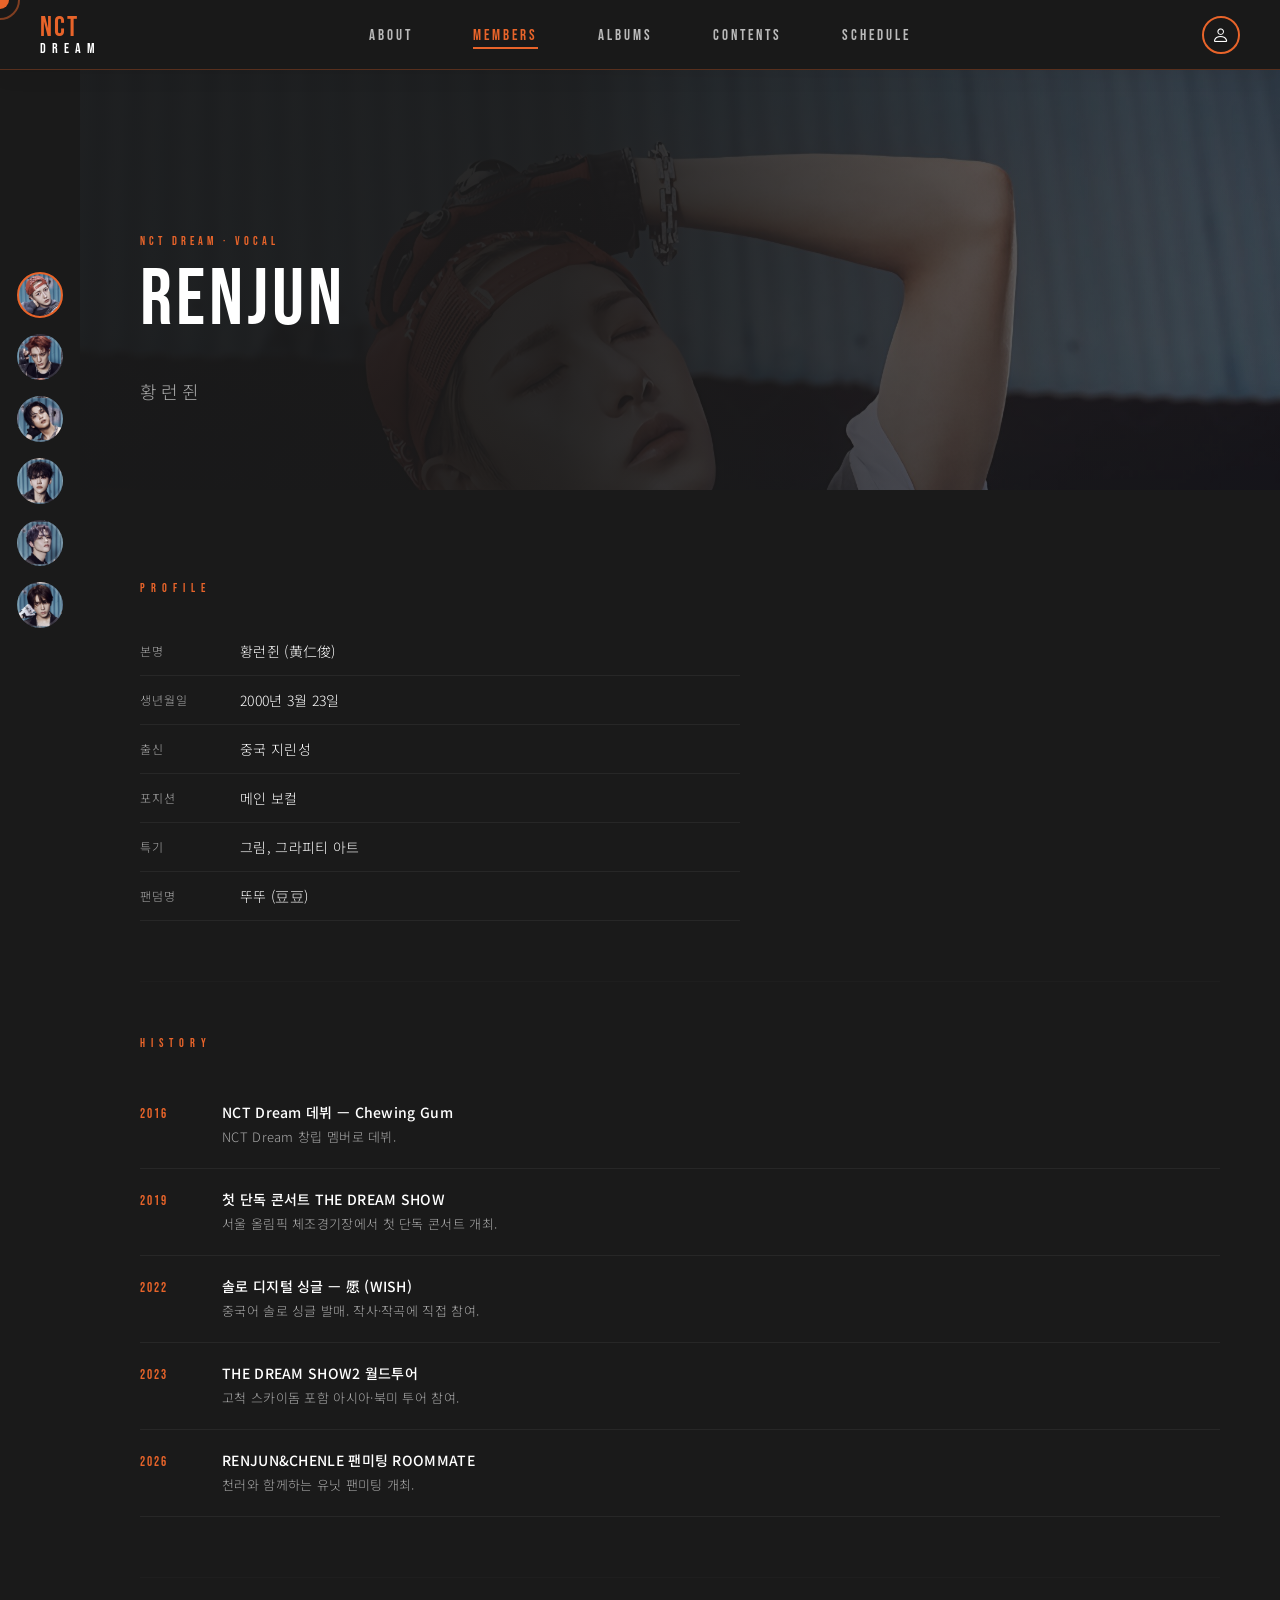
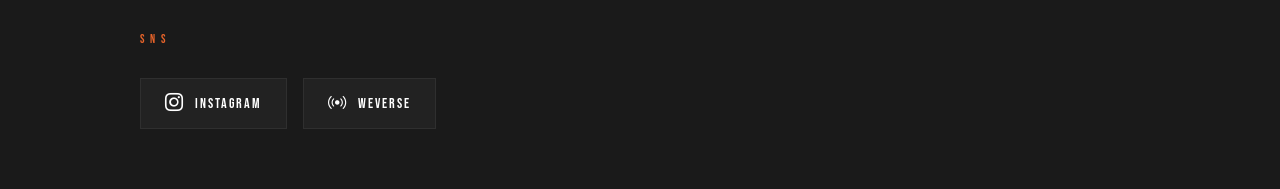
==== members.html @ 8c079bc7 "Add files via upload" ====
<!DOCTYPE html>
<html lang="ko">

<head>
  <meta charset="utf-8">
  <meta content="width=device-width, initial-scale=1.0" name="viewport">
  <title>MEMBERS · NCT DREAM ARCHIVE</title>

  <link href="https://fonts.googleapis.com/css2?family=Bebas+Neue&family=Noto+Sans+KR:wght@300;400;500;700&display=swap" rel="stylesheet">
  <link href="assets/vendor/bootstrap/css/bootstrap.min.css" rel="stylesheet">
  <link href="assets/vendor/bootstrap-icons/bootstrap-icons.css" rel="stylesheet">
  <link href="assets/css/style.css" rel="stylesheet">

  <style>
    :root {
      --orange: #E8642A;
      --dark: #1a1a1a;
      --dark2: #222222;
      --dark3: #2a2a2a;
      --white: #ffffff;
      --gray: #aaaaaa;
    }

    * { box-sizing: border-box; margin: 0; padding: 0; }

    body {
      background: var(--dark);
      color: var(--white);
      font-family: 'Noto Sans KR', sans-serif;
      cursor: none;
      overflow-x: hidden;
    }

    
    #cursor {
      width: 18px; height: 18px;
      background: var(--orange);
      border-radius: 50%;
      position: fixed;
      pointer-events: none;
      z-index: 99999;
      transform: translate(-50%, -50%);
      transition: width 0.2s, height 0.2s;
    }
    #cursor-ring {
      width: 40px; height: 40px;
      border: 2px solid var(--orange);
      border-radius: 50%;
      position: fixed;
      pointer-events: none;
      z-index: 99998;
      transform: translate(-50%, -50%);
      transition: all 0.15s ease;
      opacity: 0.5;
    }

    
    #header {
      background: rgba(26,26,26,0.92);
      backdrop-filter: blur(10px);
      border-bottom: 1px solid rgba(232,100,42,0.3);
      position: fixed;
      top: 0; width: 100%;
      z-index: 9000;
      padding: 0 40px;
      height: 70px;
      display: flex;
      align-items: center;
      justify-content: space-between;
    }

    .logo-text {
      font-family: 'Bebas Neue', sans-serif;
      font-size: 28px;
      color: var(--orange);
      letter-spacing: 2px;
      line-height: 1;
      text-decoration: none;
    }
    .logo-text span {
      display: block;
      font-size: 14px;
      color: var(--white);
      letter-spacing: 6px;
    }

    #navbar {
      position: absolute;
      left: 50%;
      transform: translateX(-50%);
    }

    #navbar ul {
      list-style: none;
      display: flex;
      gap: 60px;
      margin: 0; padding: 0;
      align-items: center;
    }
    #navbar ul li a {
      font-family: 'Bebas Neue', sans-serif;
      font-size: 15px;
      letter-spacing: 3px;
      color: rgba(255,255,255,0.7);
      text-decoration: none;
      transition: color 0.3s;
      position: relative;
    }
    #navbar ul li a::after {
      content: '';
      position: absolute;
      bottom: -4px; left: 0;
      width: 0; height: 2px;
      background: var(--orange);
      transition: width 0.3s;
    }
    #navbar ul li a:hover,
    #navbar ul li a.active { color: var(--white); }
    #navbar ul li a.active { color: var(--orange); }
    #navbar ul li a:hover::after,
    #navbar ul li a.active::after { width: 100%; }

    .login-btn {
      width: 38px; height: 38px;
      border-radius: 50%;
      border: 2px solid var(--orange);
      background: transparent;
      color: var(--white);
      display: flex;
      align-items: center;
      justify-content: center;
      cursor: none;
      transition: all 0.3s;
      font-size: 18px;
    }
    .login-btn:hover { background: var(--orange); }
    .login-btn i { display: inline-flex; line-height: 1; }
    .login-btn i.bi-box-arrow-right { transform: translate(3px, 0); }

    
    .page-wrapper {
      display: flex;
      padding-top: 70px;
      min-height: 100vh;
    }

    
    .member-sidenav {
      width: 80px;
      background: transparent;
      position: fixed;
      top: 0;
      left: 0;
      height: 100vh;
      display: flex;
      flex-direction: column;
      align-items: center;
      justify-content: center;
      gap: 16px;
      z-index: 100;
    }

    .member-nav-item {
      display: flex;
      flex-direction: column;
      align-items: center;
      gap: 6px;
      cursor: none;
      text-decoration: none;
      position: relative;
    }

    .member-nav-avatar {
      width: 46px;
      height: 46px;
      border-radius: 50%;
      border: 2px solid rgba(255,255,255,0.15);
      background: rgba(255,255,255,0.08);
      display: flex;
      align-items: center;
      justify-content: center;
      font-family: 'Bebas Neue', sans-serif;
      font-size: 13px;
      color: var(--gray);
      transition: all 0.3s;
      overflow: hidden;
      backdrop-filter: blur(4px);
    }

    .member-nav-item:hover .member-nav-avatar {
      border-color: var(--orange);
      background: rgba(232,100,42,0.15);
      color: var(--white);
      transform: scale(1.1);
    }

    .member-nav-item.active .member-nav-avatar {
      border-color: var(--orange);
      background: var(--orange);
      color: var(--white);
    }

    .member-nav-name {
      font-family: 'Bebas Neue', sans-serif;
      font-size: 9px;
      letter-spacing: 1px;
      color: rgba(255,255,255,0.4);
      transition: color 0.3s;
    }

    .member-nav-item:hover .member-nav-name,
    .member-nav-item.active .member-nav-name {
      color: var(--orange);
    }

    
    .member-nav-item::after {
      content: attr(data-label);
      position: absolute;
      left: 60px;
      background: rgba(26,26,26,0.9);
      color: var(--white);
      font-family: 'Bebas Neue', sans-serif;
      font-size: 12px;
      letter-spacing: 2px;
      padding: 6px 12px;
      white-space: nowrap;
      opacity: 0;
      pointer-events: none;
      transition: opacity 0.2s;
      border-left: 2px solid var(--orange);
    }

    .member-nav-item:hover::after { opacity: 1; }

    
    .member-content {
      margin-left: 80px;
      flex: 1;
      min-height: calc(100vh - 70px);
    }

    
    .member-hero {
      position: relative;
      height: 420px;
      overflow: hidden;
      background: var(--dark2);
    }

    .member-hero-bg {
      position: absolute;
      inset: 0;
      background: linear-gradient(to right, rgba(26,26,26,0.9) 40%, rgba(26,26,26,0.3) 100%);
      z-index: 1;
    }

    .member-hero-img {
      position: absolute;
      inset: 0;
      width: 100%;
      height: 100%;
      object-fit: cover;
      object-position: top;
      opacity: 0.6;
    }

    
    .member-hero-fallback {
      position: absolute;
      inset: 0;
      background: radial-gradient(ellipse at 70% 50%, rgba(232,100,42,0.12) 0%, transparent 70%);
    }

    .member-hero-info {
      position: relative;
      z-index: 2;
      padding: 60px 60px;
      height: 100%;
      display: flex;
      flex-direction: column;
      justify-content: flex-end;
    }

    .member-tag {
      font-family: 'Bebas Neue', sans-serif;
      font-size: 12px;
      letter-spacing: 4px;
      color: var(--orange);
      margin-bottom: 8px;
    }

    .member-name-big {
      font-family: 'Bebas Neue', sans-serif;
      font-size: 80px;
      line-height: 0.9;
      color: var(--white);
      letter-spacing: 4px;
      margin-bottom: 16px;
    }

    .member-name-kr {
      font-size: 18px;
      color: var(--gray);
      letter-spacing: 4px;
    }

    
    .member-detail {
      padding: 60px;
    }

    
    .profile-grid {
      max-width: 600px;
      margin-bottom: 60px;
    }

    .section-label {
      font-family: 'Bebas Neue', sans-serif;
      font-size: 12px;
      letter-spacing: 6px;
      color: var(--orange);
      margin-bottom: 24px;
    }

    .profile-table {
      width: 100%;
      border-collapse: collapse;
    }

    .profile-table tr {
      border-bottom: 1px solid rgba(255,255,255,0.06);
    }

    .profile-table td {
      padding: 14px 0;
      font-size: 14px;
    }

    .profile-table td:first-child {
      color: var(--gray);
      width: 100px;
      font-size: 12px;
      letter-spacing: 1px;
    }

    .profile-table td:last-child {
      color: var(--white);
    }

    .member-desc {
      color: var(--gray);
      font-size: 14px;
      line-height: 2;
    }

    
    .history-section { margin-bottom: 60px; }

    .history-list {
      display: flex;
      flex-direction: column;
      gap: 0;
    }

    .history-item {
      display: flex;
      gap: 32px;
      padding: 20px 0;
      border-bottom: 1px solid rgba(255,255,255,0.06);
      align-items: flex-start;
    }

    .history-year {
      font-family: 'Bebas Neue', sans-serif;
      font-size: 13px;
      letter-spacing: 2px;
      color: var(--orange);
      min-width: 50px;
      padding-top: 2px;
    }

    .history-content {}

    .history-title {
      font-size: 14px;
      font-weight: 500;
      color: var(--white);
      margin-bottom: 4px;
    }

    .history-desc {
      font-size: 13px;
      color: var(--gray);
      line-height: 1.7;
    }

    
    .sns-links {
      display: flex;
      gap: 16px;
      flex-wrap: wrap;
    }

    .sns-link {
      display: flex;
      align-items: center;
      gap: 10px;
      background: var(--dark2);
      border: 1px solid rgba(255,255,255,0.06);
      padding: 14px 24px;
      color: var(--white);
      text-decoration: none;
      font-family: 'Bebas Neue', sans-serif;
      font-size: 14px;
      letter-spacing: 2px;
      transition: all 0.3s;
    }

    .sns-link:hover {
      border-color: var(--orange);
      color: var(--orange);
    }

    .sns-link i { font-size: 18px; }

    
    .section-divider {
      border: none;
      border-top: 1px solid rgba(255,255,255,0.06);
      margin: 48px 0;
    }

    
    #login-modal {
      display: none;
      position: fixed;
      inset: 0;
      background: rgba(0,0,0,0.85);
      z-index: 99000;
      align-items: center;
      justify-content: center;
      backdrop-filter: blur(4px);
    }
    #login-modal.open { display: flex; }
    .modal-box {
      background: var(--dark2);
      border: 1px solid rgba(232,100,42,0.3);
      padding: 60px 50px;
      width: 700px;
      max-width: 95vw;
      position: relative;
    }
    .modal-close {
      position: absolute;
      top: 20px; right: 24px;
      background: none; border: none;
      color: var(--white);
      font-size: 24px;
      cursor: none;
      transition: color 0.3s;
    }
    .modal-close:hover { color: var(--orange); }
    .modal-title {
      font-family: 'Bebas Neue', sans-serif;
      font-size: 48px;
      letter-spacing: 6px;
      text-align: center;
      margin-bottom: 8px;
    }
    .modal-subtitle {
      text-align: center;
      color: var(--gray);
      font-size: 13px;
      letter-spacing: 2px;
      margin-bottom: 48px;
    }
    .member-grid {
      display: flex;
      justify-content: center;
      gap: 20px;
      flex-wrap: wrap;
    }
    .member-card {
      display: flex;
      flex-direction: column;
      align-items: center;
      gap: 10px;
      cursor: none;
      transition: transform 0.3s;
    }
    .member-card:hover { transform: translateY(-6px); }
    .member-avatar {
      width: 80px; height: 80px;
      border-radius: 50%;
      border: 3px solid transparent;
      background: var(--dark3);
      display: flex;
      align-items: center;
      justify-content: center;
      font-family: 'Bebas Neue', sans-serif;
      font-size: 24px;
      color: var(--gray);
      transition: border-color 0.3s;
    }
    .member-card:hover .member-avatar,
    .member-card.selected .member-avatar { border-color: var(--orange); }
    .member-card.selected .member-name { color: var(--orange); }
    .member-name {
      font-family: 'Bebas Neue', sans-serif;
      font-size: 14px;
      letter-spacing: 2px;
      color: var(--white);
      transition: color 0.3s;
    }
    .modal-confirm {
      display: block;
      margin: 40px auto 0;
      background: var(--orange);
      color: var(--white);
      font-family: 'Bebas Neue', sans-serif;
      font-size: 16px;
      letter-spacing: 3px;
      padding: 14px 48px;
      border: none;
      cursor: none;
      transition: background 0.3s;
    }
    .modal-confirm:hover { background: #c9551f; }
  </style>
</head>

<body>

  <div id="cursor"></div>
  <div id="cursor-ring"></div>

  
  <header id="header">
    <a href="index.html" class="logo-text">NCT<span>DREAM</span></a>
    <nav id="navbar">
      <ul>
        <li><a href="index.html#about">ABOUT</a></li>
        <li><a href="members.html" class="active">MEMBERS</a></li>
        <li><a href="albums.html">ALBUMS</a></li>
        <li><a href="contents.html">CONTENTS</a></li>
        <li><a href="schedule.html">SCHEDULE</a></li>
      </ul>
    </nav>
    <button class="login-btn" id="login-open-btn"><i class="bi bi-person"></i></button>
  </header>

  <div class="page-wrapper">

    
    <nav class="member-sidenav">
      <a href="renjun.html" class="member-nav-item active" data-member="renjun" data-label="RENJUN">
        <div class="member-nav-avatar">RJ</div>
      </a>
      <a href="jeno.html" class="member-nav-item" data-member="jeno" data-label="JENO">
        <div class="member-nav-avatar">JN</div>
      </a>
      <a href="haechan.html" class="member-nav-item" data-member="haechan" data-label="HAECHAN">
        <div class="member-nav-avatar">HC</div>
      </a>
      <a href="jaemin.html" class="member-nav-item" data-member="jaemin" data-label="JAEMIN">
        <div class="member-nav-avatar">JM</div>
      </a>
      <a href="chenle.html" class="member-nav-item" data-member="chenle" data-label="CHENLE">
        <div class="member-nav-avatar">CL</div>
      </a>
      <a href="jisung.html" class="member-nav-item" data-member="jisung" data-label="JISUNG">
        <div class="member-nav-avatar">JS</div>
      </a>
    </nav>

    
    <div class="member-content">

      
      <div class="member-hero">
        <div class="member-hero-fallback"></div>
        <img class="member-hero-img" src="assets/img/members/renjun-hero.jpg" alt="renjun">
        <div class="member-hero-bg"></div>
        
        <div class="member-hero-info">
          <p class="member-tag">NCT DREAM · VOCAL</p>
          <h1 class="member-name-big">RENJUN</h1>
          <p class="member-name-kr">황런쥔</p>
        </div>
      </div>

      
      <div class="member-detail">

        
        <div class="profile-grid">
          <div>
            <p class="section-label">PROFILE</p>
            <table class="profile-table">
              <tr><td>본명</td><td>황런쥔 (黄仁俊)</td></tr>
              <tr><td>생년월일</td><td>2000년 3월 23일</td></tr>
              <tr><td>출신</td><td>중국 지린성</td></tr>
              <tr><td>포지션</td><td>메인 보컬</td></tr>
              <tr><td>특기</td><td>그림, 그라피티 아트</td></tr>
              <tr><td>팬덤명</td><td>뚜뚜 (豆豆)</td></tr>
            </table>
          </div>
        </div>

        <hr class="section-divider">

        
        <div class="history-section">
          <p class="section-label">HISTORY</p>
          <div class="history-list">
            <div class="history-item">
              <span class="history-year">2016</span>
              <div class="history-content">
                <div class="history-title">NCT Dream 데뷔 — Chewing Gum</div>
                <div class="history-desc">NCT Dream 창립 멤버로 데뷔.</div>
              </div>
            </div>
            <div class="history-item">
              <span class="history-year">2019</span>
              <div class="history-content">
                <div class="history-title">첫 단독 콘서트 THE DREAM SHOW</div>
                <div class="history-desc">서울 올림픽 체조경기장에서 첫 단독 콘서트 개최.</div>
              </div>
            </div>
            <div class="history-item">
              <span class="history-year">2022</span>
              <div class="history-content">
                <div class="history-title">솔로 디지털 싱글 — 愿 (WISH)</div>
                <div class="history-desc">중국어 솔로 싱글 발매. 작사·작곡에 직접 참여.</div>
              </div>
            </div>
            <div class="history-item">
              <span class="history-year">2023</span>
              <div class="history-content">
                <div class="history-title">THE DREAM SHOW2 월드투어</div>
                <div class="history-desc">고척 스카이돔 포함 아시아·북미 투어 참여.</div>
              </div>
            </div>
            <div class="history-item">
              <span class="history-year">2026</span>
              <div class="history-content">
                <div class="history-title">RENJUN&CHENLE 팬미팅 ROOMMATE</div>
                <div class="history-desc">천러와 함께하는 유닛 팬미팅 개최.</div>
              </div>
            </div>
          </div>
        </div>

        <hr class="section-divider">

        
        <div>
          <p class="section-label">SNS</p>
          <div class="sns-links">
            <a href="https://www.instagram.com/renjun_huang/" target="_blank" class="sns-link">
              <i class="bi bi-instagram"></i> INSTAGRAM
            </a>
            <a href="https://weverse.io/nctdream" target="_blank" class="sns-link">
              <i class="bi bi-broadcast"></i> WEVERSE
            </a>
          </div>
        </div>

      </div>
    </div>
  </div>

  
  <div id="login-modal">
    <div class="modal-box">
      <button class="modal-close" id="login-close-btn">✕</button>
      <h2 class="modal-title">LOGIN</h2>
      <p class="modal-subtitle">최애 멤버를 선택하세요</p>
      <div class="member-grid">
        <div class="member-card selected" data-member="renjun" onclick="selectMember(this)">
          <div class="member-avatar">RJ</div>
          <span class="member-name">RENJUN</span>
        </div>
        <div class="member-card" data-member="jeno" onclick="selectMember(this)">
          <div class="member-avatar">JN</div>
          <span class="member-name">JENO</span>
        </div>
        <div class="member-card" data-member="haechan" onclick="selectMember(this)">
          <div class="member-avatar">HC</div>
          <span class="member-name">HAECHAN</span>
        </div>
        <div class="member-card" data-member="jaemin" onclick="selectMember(this)">
          <div class="member-avatar">JM</div>
          <span class="member-name">JAEMIN</span>
        </div>
        <div class="member-card" data-member="chenle" onclick="selectMember(this)">
          <div class="member-avatar">CL</div>
          <span class="member-name">CHENLE</span>
        </div>
        <div class="member-card" data-member="jisung" onclick="selectMember(this)">
          <div class="member-avatar">JS</div>
          <span class="member-name">JISUNG</span>
        </div>
      </div>
      <button class="modal-confirm" id="modal-confirm-btn">SELECT</button>
    </div>
  </div>

  <script src="assets/vendor/bootstrap/js/bootstrap.bundle.min.js"></script>
  <script>
    const cursor = document.getElementById('cursor');
    const cursorRing = document.getElementById('cursor-ring');
    document.addEventListener('mousemove', (e) => {
      cursor.style.left = e.clientX + 'px';
      cursor.style.top = e.clientY + 'px';
      cursorRing.style.left = e.clientX + 'px';
      cursorRing.style.top = e.clientY + 'px';
    });
    document.querySelectorAll('a, button').forEach(el => {
      el.addEventListener('mouseenter', () => {
        if (cursor.style.backgroundImage) {
          cursor.style.width = '50px';
          cursor.style.height = '50px';
        } else {
          cursor.style.width = '28px';
          cursor.style.height = '28px';
          cursorRing.style.width = '55px';
          cursorRing.style.height = '55px';
        }
      });
      el.addEventListener('mouseleave', () => {
        if (cursor.style.backgroundImage) {
          cursor.style.width = '40px';
          cursor.style.height = '40px';
        } else {
          cursor.style.width = '18px';
          cursor.style.height = '18px';
          cursorRing.style.width = '40px';
          cursorRing.style.height = '40px';
        }
      });
    });

    const modal = document.getElementById('login-modal');
    document.getElementById('login-open-btn').addEventListener('click', () => {
      const saved = localStorage.getItem('ncd-member');
      if (saved) {
        localStorage.removeItem('ncd-member');
        const cursor = document.getElementById('cursor');
        const cursorRing = document.getElementById('cursor-ring');
        if (cursor) {
          cursor.style.backgroundImage = '';
          cursor.style.backgroundColor = 'var(--orange)';
          cursor.style.borderRadius = '50%';
          cursor.style.width = '18px';
          cursor.style.height = '18px';
        }
        if (cursorRing) {
          cursorRing.style.display = 'block';
          cursorRing.style.width = '40px';
          cursorRing.style.height = '40px';
        }
        document.querySelectorAll('.member-card').forEach(c => c.classList.remove('selected'));
        updateLoginButtonState();
        alert('로그아웃되었습니다!');
      } else {
        modal.classList.add('open');
      }
    });
    document.getElementById('login-close-btn').addEventListener('click', () => modal.classList.remove('open'));
    modal.addEventListener('click', (e) => { if (e.target === modal) modal.classList.remove('open'); });

    let selectedMember = localStorage.getItem('ncd-member') || 'renjun';
    function selectMember(card) {
      document.querySelectorAll('.member-card').forEach(c => c.classList.remove('selected'));
      card.classList.add('selected');
      selectedMember = card.dataset.member;
    }
    document.getElementById('modal-confirm-btn').addEventListener('click', () => {
      localStorage.setItem('ncd-member', selectedMember);
      modal.classList.remove('open');
      applyCursor(selectedMember);
      updateLoginButtonState();
      alert(`${selectedMember.toUpperCase()} 으로 로그인되었습니다!`);
    });

    function applyCursor(member) {
      if (member) {
        const cursor = document.getElementById('cursor');
        const cursorRing = document.getElementById('cursor-ring');
        if (cursor) {
          cursor.style.backgroundImage = `url('assets/img/cursor-${member}.png')`;
          cursor.style.backgroundSize = 'contain';
          cursor.style.backgroundPosition = 'center';
          cursor.style.backgroundRepeat = 'no-repeat';
          cursor.style.backgroundColor = 'transparent';
          cursor.style.borderRadius = '0';
          cursor.style.width = '40px';
          cursor.style.height = '40px';
        }
        if (cursorRing) {
          cursorRing.style.display = 'none';
        }
      }
    }

    function updateLoginButtonState() {
      const loginBtn = document.getElementById('login-open-btn');
      const saved = localStorage.getItem('ncd-member');
      if (saved) {
        loginBtn.innerHTML = '<i class="bi bi-box-arrow-right"></i>';
      } else {
        loginBtn.innerHTML = '<i class="bi bi-person"></i>';
      }
    }

    const saved = localStorage.getItem('ncd-member');
    if (saved) {
      const card = document.querySelector(`[data-member="${saved}"]`);
      if (card) selectMember(card);
      const navItem = document.querySelector(`.member-nav-item[data-member="${saved}"]`);
      if (navItem) {
        document.querySelectorAll('.member-nav-item').forEach(n => n.classList.remove('active'));
        navItem.classList.add('active');
      }
      applyCursor(saved);
    }
    updateLoginButtonState();
  </script>
</body>
</html>
---- assets/css/style.css ----
body {
  background: #ffffff;
  color: #898989;
  font-family: "Poppins", helvetica;
  font-size: 15px;
  font-weight: 300;
  line-height: 20px;
  letter-spacing: 0.02em;
  overflow-x: hidden;
  margin: 0 auto;
  padding: 0;
  box-sizing: border-box;
}

h1,
h2,
h3,
h4,
h5,
h6 {
  margin: 0;
}

h2 {
  color: #292929;
  font-weight: 600;
}

h4 {
  color: #292929;
  font-size: 14px;
  font-weight: 600;
}

a {
  color: #292929;
  text-decoration: none !important;
  transition: all 0.5s ease-in-out 0s;
}

a:hover {
  transition: all 0.5s ease-in-out 0s;
}

p {
  margin: 25px 0;
  padding: 0;
  font-size: 15px;
  color: #999999;
  line-height: 28px;
}

::-moz-selection {
  background: #b8a07e;
  color: #fff;
}

::selection {
  background: #b8a07e;
  color: #fff;
}

.btn {
  background: #333;
  border: medium none;
  border-radius: 0;
  color: #fff;
  font-size: 12px;
  height: 50px;
  line-height: 50px;
  padding: 0 30px;
  text-transform: uppercase;
}

.btn:hover,
.btn:focus {
  color: #fff;
}

.padDiv {
  padding: 30px 20px;
}

.section-title {
  margin-bottom: 70px;
}

.section-title h2 {
  font-size: 25px;
  letter-spacing: 2px;
  text-transform: uppercase;
}

.form-control {
  background-color: transparent;
  border: 1px solid #999;
  border-radius: 0;
  color: #999999;
  font-size: 12px;
  font-weight: 500;
  height: 50px;
  letter-spacing: 0.1em;
  padding-left: 10px;
  margin: 0 0 25px 0;
  line-height: 14px;
  text-transform: uppercase;
}

.form-control:focus {
  box-shadow: none;
  outline: 0 none;
}

.paddsection {
  padding-top: 90px;
  padding-bottom: 90px;
}

.paddsections {
  padding-top: 90px;
  padding-bottom: 90px !important;
}

.hvr-shutter-in-horizontal::before {
  background: #333;
}

.hvr-shutter-in-horizontal:hover {
  background: #b8a07e;
}

.mb-30 {
  margin-bottom: 30px;
}

.main-content {
  padding-top: 140px;
}


.back-to-top {
  position: fixed;
  visibility: hidden;
  opacity: 0;
  right: 15px;
  bottom: 15px;
  z-index: 996;
  background: #b8a07e;
  width: 40px;
  height: 40px;
  border-radius: 4px;
  transition: all 0.4s;
}

.back-to-top i {
  font-size: 28px;
  color: #fff;
  line-height: 0;
}

.back-to-top:hover {
  background: #c6b398;
  color: #fff;
}

.back-to-top.active {
  visibility: visible;
  opacity: 1;
}


#header {
  transition: all 0.5s;
  z-index: 997;
  padding: 15px 0;
  background-color: #fff;
  top: -100%;
  box-shadow: 0px 2px 25px rgba(0, 0, 0, 0.08);
}

#header.header-scrolled,
#header.header-inner-pages {
  top: 0;
}

#header .logo {
  font-size: 30px;
  margin: 0;
  padding: 0;
  line-height: 1;
  font-weight: 600;
  letter-spacing: 1px;
  font-family: "Playfair Display", sans-serif;
  font-style: italic;
}

#header .logo a {
  color: #898989;
}

#header .logo img {
  max-height: 40px;
}

@media (max-width: 992px) {
  #header {
    border: 0;
  }
}



.navbar {
  padding: 0;
}

.navbar ul {
  margin: 0;
  padding: 0;
  display: flex;
  list-style: none;
  align-items: center;
}

.navbar li {
  position: relative;
}

.navbar a,
.navbar a:focus {
  display: flex;
  align-items: center;
  justify-content: space-between;
  padding: 10px 0 10px 30px;
  font-family: "Poppins", sans-serif;
  font-size: 14px;
  font-weight: 500;
  color: #7e7d7d;
  white-space: nowrap;
  transition: 0.3s;
}

.navbar a i,
.navbar a:focus i {
  font-size: 12px;
  line-height: 0;
  margin-left: 5px;
}

.navbar a:hover,
.navbar .active,
.navbar .active:focus,
.navbar li:hover>a {
  color: #b8a07e;
}

.navbar .dropdown ul {
  display: block;
  position: absolute;
  left: 30px;
  top: calc(100% + 30px);
  margin: 0;
  padding: 10px 0;
  z-index: 99;
  opacity: 0;
  visibility: hidden;
  background: #fff;
  box-shadow: 0px 0px 30px rgba(127, 137, 161, 0.25);
  transition: 0.3s;
}

.navbar .dropdown ul li {
  min-width: 200px;
}

.navbar .dropdown ul a {
  padding: 10px 20px;
  font-weight: 400;
}

.navbar .dropdown ul a i {
  font-size: 12px;
}

.navbar .dropdown ul a:hover,
.navbar .dropdown ul .active:hover,
.navbar .dropdown ul li:hover>a {
  color: #b8a07e;
}

.navbar .dropdown:hover>ul {
  opacity: 1;
  top: 100%;
  visibility: visible;
}

.navbar .dropdown .dropdown ul {
  top: 0;
  left: calc(100% - 30px);
  visibility: hidden;
}

.navbar .dropdown .dropdown:hover>ul {
  opacity: 1;
  top: 0;
  left: 100%;
  visibility: visible;
}

@media (max-width: 1366px) {
  .navbar .dropdown .dropdown ul {
    left: -90%;
  }

  .navbar .dropdown .dropdown:hover>ul {
    left: -100%;
  }
}


.mobile-nav-toggle {
  color: #4b4a4a;
  font-size: 28px;
  cursor: pointer;
  display: none;
  line-height: 0;
  transition: 0.5s;
}

.mobile-nav-toggle.bi-x {
  color: #fff;
}

@media (max-width: 991px) {
  .mobile-nav-toggle {
    display: block;
  }

  .navbar ul {
    display: none;
  }
}

.navbar-mobile {
  position: fixed;
  overflow: hidden;
  top: 0;
  right: 0;
  left: 0;
  bottom: 0;
  background: rgba(49, 49, 49, 0.9);
  transition: 0.3s;
}

.navbar-mobile .mobile-nav-toggle {
  position: absolute;
  top: 15px;
  right: 15px;
}

.navbar-mobile ul {
  display: block;
  position: absolute;
  top: 55px;
  right: 15px;
  bottom: 15px;
  left: 15px;
  padding: 10px 0;
  border-radius: 10px;
  background-color: #fff;
  overflow-y: auto;
  transition: 0.3s;
}

.navbar-mobile a,
.navbar-mobile a:focus {
  padding: 10px 20px;
  font-size: 15px;
  color: #4b4a4a;
}

.navbar-mobile a:hover,
.navbar-mobile .active,
.navbar-mobile li:hover>a {
  color: #b8a07e;
}

.navbar-mobile .getstarted,
.navbar-mobile .getstarted:focus {
  margin: 15px;
}

.navbar-mobile .dropdown ul {
  position: static;
  display: none;
  margin: 10px 20px;
  padding: 10px 0;
  z-index: 99;
  opacity: 1;
  visibility: visible;
  background: #fff;
  box-shadow: 0px 0px 30px rgba(127, 137, 161, 0.25);
}

.navbar-mobile .dropdown ul li {
  min-width: 200px;
}

.navbar-mobile .dropdown ul a {
  padding: 10px 20px;
}

.navbar-mobile .dropdown ul a i {
  font-size: 12px;
}

.navbar-mobile .dropdown ul a:hover,
.navbar-mobile .dropdown ul .active:hover,
.navbar-mobile .dropdown ul li:hover>a {
  color: #b8a07e;
}

.navbar-mobile .dropdown>.dropdown-active {
  display: block;
}


#hero {
  background: url("../img/home-bg.jpg") repeat scroll center center/cover;
  height: 100vh;
  width: 100%;
}

#hero .hero-content {
  height: 100vh;
  text-align: left;
  width: 100%;
  display: flex;
  justify-content: center;
  flex-direction: column;
}

.hero-content h1 {
  font-size: 40px;
  font-weight: 700;
  margin-bottom: 10px;
  text-transform: uppercase;
  color: #fff;
}

.hero-content p {
  font-size: 13px;
  letter-spacing: 3px;
  margin-top: 0;
  margin-bottom: 30px;
  text-transform: capitalize;
  color: #fff;
  font-weight: 500;
}

.hero-content .list-social li {
  float: left;
  margin-right: 20px;
}

.hero-content .list-social li i {
  color: #fff;
  font-size: 15px;
}


.breadcrumbs {
  padding: 120px 0 0 0;
  background-color: white;
  min-height: 40px;
}

@media (max-width: 992px) {
  .breadcrumbs {
    padding-top: 100px;
  }
}

.breadcrumbs h2 {
  font-size: 24px;
  font-weight: 300;
  margin: 0;
}

@media (max-width: 992px) {
  .breadcrumbs h2 {
    margin: 0 0 10px 0;
  }
}

.breadcrumbs ol {
  display: flex;
  flex-wrap: wrap;
  list-style: none;
  padding: 0;
  margin: 0;
  font-size: 14px;
}

.breadcrumbs ol li+li {
  padding-left: 10px;
}

.breadcrumbs ol li+li::before {
  display: inline-block;
  padding-right: 10px;
  color: #6c757d;
  content: "/";
}

@media (max-width: 768px) {
  .breadcrumbs .d-flex {
    display: block !important;
  }

  .breadcrumbs ol {
    display: block;
  }

  .breadcrumbs ol li {
    display: inline-block;
  }
}



#about {
  width: 100%;
  height: auto;
  background: #f7f7f7;
  padding-top: 120px;
}

#about .div-img-bg {
  padding-bottom: 30px;
  border: 20px solid #b8a07e;
}

#about .div-img-bg .about-img img {
  width: 100%;
  box-shadow: 0px 0px 85px 0px rgba(0, 0, 0, 0.14);
  margin-top: -60px;
  margin-left: 40px;
  height: 400px;
  -o-object-fit: cover;
  object-fit: cover;
}

#about .about-descr .p-heading {
  font-family: "Playfair Display", serif;
  font-size: 28px;
  text-align: left;
}

#about .about-descr .separator {
  max-width: 80%;
  margin-bottom: 0;
  text-align: left;
}


#services {
  background: #f7f7f7;
  position: relative;
  padding-bottom: 80px;
}

.services-block span {
  margin: 10px 0;
  position: relative;
  font-size: 13px;
  color: #292929;
  letter-spacing: 0.1em;
  font-weight: 500;
  text-transform: uppercase;
  display: block;
}

.services-block .separator {
  margin: 0;
  font-size: 13px;
  line-height: 22px;
}

.services-block i {
  font-size: 44px;
  color: #b8a07e;
  line-height: 44px;
}

.services-slider .swiper-pagination {
  margin-top: 30px;
  position: relative;
}

.services-slider .swiper-pagination .swiper-pagination-bullet {
  width: 12px;
  height: 12px;
  background-color: #fff;
  opacity: 1;
  border: 1px solid #b8a07e;
}

.services-slider .swiper-pagination .swiper-pagination-bullet-active {
  background-color: #b8a07e;
}


#portfolio {
  position: relative;
  padding-bottom: 50px;
}

#portfolio #portfolio-flters {
  padding: 0;
  margin: 0 auto 35px auto;
  list-style: none;
  text-align: center;
  border-radius: 50px;
  padding: 2px 15px;
}

#portfolio #portfolio-flters li {
  cursor: pointer;
  display: inline-block;
  padding: 10px 15px 8px 15px;
  font-size: 14px;
  font-weight: 600;
  line-height: 1;
  text-transform: uppercase;
  color: #999999;
  margin-bottom: 5px;
  transition: all 0.3s ease-in-out;
}

#portfolio #portfolio-flters li:hover,
#portfolio #portfolio-flters li.filter-active {
  color: #b8a07e;
}

#portfolio #portfolio-flters li:last-child {
  margin-right: 0;
}

#portfolio .portfolio-item {
  margin-bottom: 30px;
}

#portfolio .portfolio-item .portfolio-info {
  opacity: 0;
  position: absolute;
  left: 30px;
  right: 30px;
  bottom: 0;
  z-index: 3;
  transition: all ease-in-out 0.3s;
  background: rgba(255, 255, 255, 0.9);
  padding: 15px;
}

#portfolio .portfolio-item .portfolio-info h4 {
  font-size: 18px;
  color: #666;
  font-weight: 600;
  margin-bottom: 10px;
}

#portfolio .portfolio-item .portfolio-info p {
  color: #999;
  font-size: 14px;
  margin: 0;
  padding: 0;
}

#portfolio .portfolio-item .portfolio-info .preview-link,
#portfolio .portfolio-item .portfolio-info .details-link {
  position: absolute;
  right: 40px;
  font-size: 24px;
  top: calc(50% - 18px);
  color: #b8a07e;
}

#portfolio .portfolio-item .portfolio-info .preview-link:hover,
#portfolio .portfolio-item .portfolio-info .details-link:hover {
  color: #cab89f;
}

#portfolio .portfolio-item .portfolio-info .details-link {
  right: 10px;
}

#portfolio .portfolio-item:hover .portfolio-info {
  opacity: 1;
  bottom: 20px;
}


.portfolio-details {
  padding-top: 40px;
}

.portfolio-details .portfolio-details-slider img {
  width: 100%;
}

.portfolio-details .portfolio-details-slider .swiper-pagination {
  margin-top: 20px;
  position: relative;
}

.portfolio-details .portfolio-details-slider .swiper-pagination .swiper-pagination-bullet {
  width: 12px;
  height: 12px;
  background-color: #fff;
  opacity: 1;
  border: 1px solid #b8a07e;
}

.portfolio-details .portfolio-details-slider .swiper-pagination .swiper-pagination-bullet-active {
  background-color: #b8a07e;
}

.portfolio-details .portfolio-info {
  padding: 30px;
  box-shadow: 0px 0 30px rgba(75, 74, 74, 0.08);
}

.portfolio-details .portfolio-info h3 {
  font-size: 22px;
  font-weight: 700;
  margin-bottom: 20px;
  padding-bottom: 20px;
  border-bottom: 1px solid #eee;
}

.portfolio-details .portfolio-info ul {
  list-style: none;
  padding: 0;
  font-size: 15px;
}

.portfolio-details .portfolio-info ul li+li {
  margin-top: 10px;
}

.portfolio-details .portfolio-description {
  padding-top: 30px;
}

.portfolio-details .portfolio-description h2 {
  font-size: 26px;
  font-weight: 700;
  margin-bottom: 20px;
}

.portfolio-details .portfolio-description p {
  padding: 0;
}


#journal,
#journal-blog {
  height: auto;
  width: 100%;
  background: #f7f7f7;
  padding-bottom: 60px;
  position: relative;
}

#journal-blog {
  background: #fff;
  padding-bottom: 30px;
}

#journal .journal-block {
  display: inline-block;
  height: auto;
  width: 100%;
}

#journal .journal-block .journal-info {
  position: relative;
}

.journal-block .journal-info img {
  max-width: 100%;
}

.journal-block .journal-info .journal-txt {
  padding: 25px 0px;
  position: relative;
}

.journal-block .journal-info .journal-txt h4 a {
  display: block;
  font-size: 19px;
  line-height: 24px;
  margin: 0 0 13px 0;
  font-weight: 500;
  color: #292929;
  transition: all 0.5s ease-in-out 0s;
}

.journal-block .journal-info .journal-txt h4 a:hover {
  color: #b8a07e;
  transition: all 0.5s ease-in-out 0s;
}

.journal-block .journal-info .journal-txt p {
  margin: 0;
  font-size: 14px;
  line-height: 24px;
}


#contact {
  height: auto;
  width: 100%;
}

.contact-details {
  list-style: none;
  margin: 0;
  padding: 0;
}

.contact-details li {
  padding-bottom: 10px;
}

#contact input,
#contact textarea {
  width: 100%;
  margin-bottom: 5px;
}

#contact textarea {
  min-height: 160px;
}

.php-email-form .error-message {
  display: none;
  color: #fff;
  background: #ed3c0d;
  text-align: left;
  padding: 15px;
  margin-bottom: 15px;
  font-weight: 600;
}

.php-email-form .error-message br+br {
  margin-top: 25px;
}

.php-email-form .sent-message {
  display: none;
  color: #fff;
  background: #18d26e;
  text-align: center;
  padding: 15px;
  font-weight: 600;
  margin-bottom: 15px;
}

.php-email-form .loading {
  display: none;
  background: #fff;
  text-align: center;
  padding: 15px;
  margin-bottom: 15px;
}

.php-email-form .loading:before {
  content: "";
  display: inline-block;
  border-radius: 50%;
  width: 24px;
  height: 24px;
  margin: 0 10px -6px 0;
  border: 3px solid #18d26e;
  border-top-color: #eee;
  animation: animate-loading 1s linear infinite;
}

@keyframes animate-loading {
  0% {
    transform: rotate(0deg);
  }

  100% {
    transform: rotate(360deg);
  }
}



.subpage-nav {
  display: block !important;
}




#journal-blog {
  padding-top: 140px;
}


.main-content {
  background: #f7f7f7;
}

.main-content .container-main {
  display: inline-block;
  width: 100%;
}

.main-content .container-main .block-main {
  margin-bottom: 30px;
  overflow: hidden;
}

.container-main .block-main .content-main {
  background: #fff none repeat scroll 0 0;
  display: inline-block;
  width: 100%;
}

.journal-txt h4 a {
  display: block;
  font-size: 19px;
  line-height: 24px;
  margin: 0 0 13px 0;
  font-weight: 500;
  color: #292929;
  transition: all 0.5s ease-in-out 0s;
}

.journal-txt h4 a:hover {
  color: #b8a07e;
  transition: all 0.5s ease-in-out 0s;
}

.post-meta ul li {
  font-size: 12px;
  font-weight: normal;
  margin-left: 8px;
  margin-right: 8px;
  text-transform: capitalize;
  display: inline-block;
  float: none;
}

.content-main .post-meta a {
  color: #a2a2a2;
  margin-left: 5px;
}


.comments {
  background: #fff;
}

.entry-comments h6 {
  margin-right: 10px;
  font-size: 13px;
  letter-spacing: 0.1em;
  font-weight: 500;
}

.entry-comments-item {
  margin-top: 40px;
  padding-bottom: 40px;
  border-bottom: 1px solid #f2f2f2;
}

.entry-comments-avatar {
  position: absolute;
  display: block;
  border-radius: 50%;
  width: 60px;
  height: 60px;
}

.entry-comments-body {
  padding-left: 86px;
}

.entry-comments-author {
  margin-right: 10px;
  font-size: 13px;
  color: #292929;
  letter-spacing: 0.1em;
  font-weight: 500;
}

.rep {
  font-size: 13px;
  color: #292929;
  letter-spacing: 0.1em;
  font-weight: 500;
  text-transform: capitalize;
}

.entry-comments span a {
  font-size: 13px;
  color: #999;
}

.entry-comments-reply {
  padding-left: 10%;
}


.cmt {
  background: #fff;
}

blockquote {
  padding: 40px;
  background-color: #f2f2f2;
  margin: 30px 0;
  border: none;
  border-left: 4px solid #b8a07e;
}


#footer {
  background: #f7f7f7;
  padding-top: 50px;
  padding-bottom: 50px;
}

#footer .socials-media {
  width: 100%;
}

#footer .socials-media ul {
  display: inline-block;
  float: none;
  margin: 0 0 20px 0;
}

#footer .socials-media ul li {
  float: left;
  margin-left: 10px;
  margin-right: 10px;
}

#footer .socials-media ul li a {
  font-size: 24px;
  color: #999;
  letter-spacing: 0.1em;
  font-weight: 500;
  background: transparent;
  text-transform: uppercase;
  transition: all 0.5s ease-in-out 0s;
}

#footer .socials-media ul li a:hover {
  color: #b8a07e;
  transition: all 0.5s ease-in-out 0s;
}

#footer p {
  font-size: 12px;
  letter-spacing: 0.1em;
  font-weight: 500;
  margin-top: 0;
  text-transform: uppercase;
}

.credits {
  font-size: 13px;
}




@media (min-width: 768px) and (max-width: 991px) {

  
  nav {
    padding: 10px 15px;
  }

  .nav-menu {
    margin-top: 40px;
    display: none;
    float: none;
    width: 100%;
  }

  .nav-menu li {
    float: none;
    width: 100%;
    text-align: center;
    border-top: 1px solid #f7f7f7;
    line-height: 45px;
    margin-left: 0;
    padding-top: 10px;
    padding-bottom: 10px;
  }

  .responsive {
    float: right;
    padding-top: 15px;
    display: block;
  }

  
  .head-info .header-content .cmaster h1 {
    font-size: 32px;
  }

  #about .div-img-bg {
    padding: 0;
  }

  #about .div-img-bg .about-img img {
    margin-top: 0%;
    margin-left: calc(0% - 0px);
  }

  #about .about-descr .p-heading {
    font-size: 20px;
  }

  #about .about-descr .separator {
    max-width: 100%;
    margin-bottom: 0;
  }

  
  #portfolio .portfolio-list .nav li {
    float: none;
    margin: 20px;
    display: inline-block;
  }

  
  #journal .journal-block .journal-info {
    margin-bottom: 30px;
  }

  
  .contact-contact {
    margin-bottom: 30px;
  }

  
  #footer .socials-media ul li {
    margin-right: 0;
    margin-left: 0;
    float: none;
    display: inline-block;
  }
}


@media (max-width: 767px) {

  
  nav {
    padding: 20px 15px;
  }

  .nav-menu {
    margin-top: 40px;
    display: none;
    float: none;
    width: 100%;
  }

  .nav-menu li {
    float: none;
    width: 100%;
    text-align: center;
    border-top: 1px solid #f7f7f7;
    line-height: 45px;
    margin-left: 0;
    padding-top: 10px;
    padding-bottom: 10px;
  }

  .responsive {
    float: right;
    padding-top: 15px;
    display: block;
  }

  
  .head-info .header-content h1 {
    font-size: 32px;
  }

  #about .div-img-bg {
    padding: 0;
  }

  #about .div-img-bg .about-img img {
    margin-top: 0%;
    margin-left: calc(0% - 0px);
  }

  #about .about-descr .p-heading {
    font-size: 20px;
  }

  #about .about-descr .separator {
    max-width: 100%;
    margin-bottom: 0;
  }

  
  #portfolio .portfolio-list .nav li {
    float: none;
    margin: 20px;
    display: inline-block;
  }

  
  #journal .journal-block .journal-info {
    margin-bottom: 30px;
  }

  
  .contact-contact {
    margin-bottom: 30px;
  }

  
  #footer .socials-media ul li {
    margin-right: 0;
    margin-left: 0;
    float: none;
    display: inline-block;
  }
}


@media (max-width: 600px) {

  
  nav {
    padding: 20px 15px;
  }

  .nav-menu {
    margin-top: 40px;
    display: none;
    float: none;
    width: 100%;
  }

  .nav-menu li {
    float: none;
    width: 100%;
    text-align: center;
    border-top: 1px solid #f7f7f7;
    line-height: 45px;
    margin-left: 0;
    padding-top: 10px;
    padding-bottom: 10px;
  }

  .responsive {
    float: right;
    padding-top: 15px;
    display: block;
  }

  
  .head-info .header-content h1 {
    font-size: 32px;
  }

  #about .div-img-bg {
    padding: 0;
  }

  #about .div-img-bg .about-img img {
    margin-top: 0%;
    margin-left: calc(0% - 0px);
  }

  #about .about-descr .p-heading {
    font-size: 20px;
  }

  #about .about-descr .separator {
    max-width: 100%;
    margin-bottom: 0;
  }

  
  #portfolio .portfolio-list .nav li {
    float: none;
    margin: 10px;
    display: inline-block;
  }

  
  #journal .journal-block .journal-info {
    margin-bottom: 30px;
  }

  
  .contact-contact {
    margin-bottom: 30px;
  }

  
  #footer .socials-media ul li {
    margin-right: 0;
    margin-left: 0;
    float: none;
    display: inline-block;
  }
}


@media (max-width: 480px) {

  
  nav {
    padding: 20px 15px;
  }

  .nav-menu {
    margin-top: 40px;
    display: none;
    float: none;
    width: 100%;
  }

  .nav-menu li {
    float: none;
    width: 100%;
    text-align: center;
    border-top: 1px solid #f7f7f7;
    line-height: 45px;
    margin-left: 0;
    padding-top: 10px;
    padding-bottom: 10px;
  }

  .responsive {
    float: right;
    padding-top: 15px;
    display: block;
  }

  
  .head-info .header-content h1 {
    font-size: 32px;
  }

  #about .div-img-bg {
    padding: 0;
  }

  #about .div-img-bg .about-img img {
    margin-top: 0%;
    margin-left: calc(0% - 0px);
  }

  #about .about-descr .p-heading {
    font-size: 20px;
  }

  #about .about-descr .separator {
    max-width: 100%;
    margin-bottom: 0;
  }

  
  #portfolio .portfolio-list .nav li {
    float: none;
    margin: 20px;
  }

  
  #journal .journal-block .journal-info {
    margin-bottom: 30px;
  }

  
  .contact-contact {
    margin-bottom: 30px;
  }

  
  #footer .socials-media ul li {
    margin-right: 0;
    margin-left: 0;
    float: none;
    display: inline-block;
  }
}


@media (max-width: 320px) {

  
  nav {
    padding: 20px 15px;
  }

  .nav-menu {
    margin-top: 40px;
    display: none;
    float: none;
    width: 100%;
  }

  .nav-menu li {
    float: none;
    width: 100%;
    text-align: center;
    border-top: 1px solid #f7f7f7;
    line-height: 45px;
    margin-left: 0;
    padding-top: 10px;
    padding-bottom: 10px;
  }

  .responsive {
    float: right;
    padding-top: 15px;
    display: block;
  }

  
  .head-info .header-content h1 {
    font-size: 32px;
  }

  #about .div-img-bg {
    padding: 0;
  }

  #about .div-img-bg .about-img img {
    margin-top: 0%;
    margin-left: calc(0% - 0px);
  }

  #about .about-descr .p-heading {
    font-size: 20px;
  }

  #about .about-descr .separator {
    max-width: 100%;
    margin-bottom: 0;
  }

  
  #portfolio .portfolio-list .nav li {
    float: none;
    margin: 20px;
  }

  
  #journal .journal-block .journal-info {
    margin-bottom: 30px;
  }

  
  .contact-contact {
    margin-bottom: 30px;
  }

  
  #footer .socials-media ul li {
    margin-right: 0;
    margin-left: 0;
    float: none;
    display: inline-block;
  }

  
  .entry-comments-body span {
    display: inline-block;
    margin-right: 0;
  }
}

.member-card[data-member="renjun"] .member-avatar,
.member-nav-item[data-member="renjun"] .member-nav-avatar {
  background-image: url('../img/members/renjun.jpg') !important;
  background-size: cover !important;
  background-position: center !important;
  color: transparent !important;
}
.member-card[data-member="jeno"] .member-avatar,
.member-nav-item[data-member="jeno"] .member-nav-avatar {
  background-image: url('../img/members/jeno.jpg') !important;
  background-size: cover !important;
  background-position: center !important;
  color: transparent !important;
}
.member-card[data-member="haechan"] .member-avatar,
.member-nav-item[data-member="haechan"] .member-nav-avatar {
  background-image: url('../img/members/haechan.jpg') !important;
  background-size: cover !important;
  background-position: center !important;
  color: transparent !important;
}
.member-card[data-member="jaemin"] .member-avatar,
.member-nav-item[data-member="jaemin"] .member-nav-avatar {
  background-image: url('../img/members/jaemin.jpg') !important;
  background-size: cover !important;
  background-position: center !important;
  color: transparent !important;
}
.member-card[data-member="chenle"] .member-avatar,
.member-nav-item[data-member="chenle"] .member-nav-avatar {
  background-image: url('../img/members/chenle.jpg') !important;
  background-size: cover !important;
  background-position: center !important;
  color: transparent !important;
}
.member-card[data-member="jisung"] .member-avatar,
.member-nav-item[data-member="jisung"] .member-nav-avatar {
  background-image: url('../img/members/jisung.jpg') !important;
  background-size: cover !important;
  background-position: center !important;
  color: transparent !important;
  border-radius: 50% !important;
}

.member-hero-img {
  position: absolute;
  inset: 0;
  width: 100%;
  height: 100%;
  object-fit: cover;
  object-position: center;
  opacity: 0.6;
}
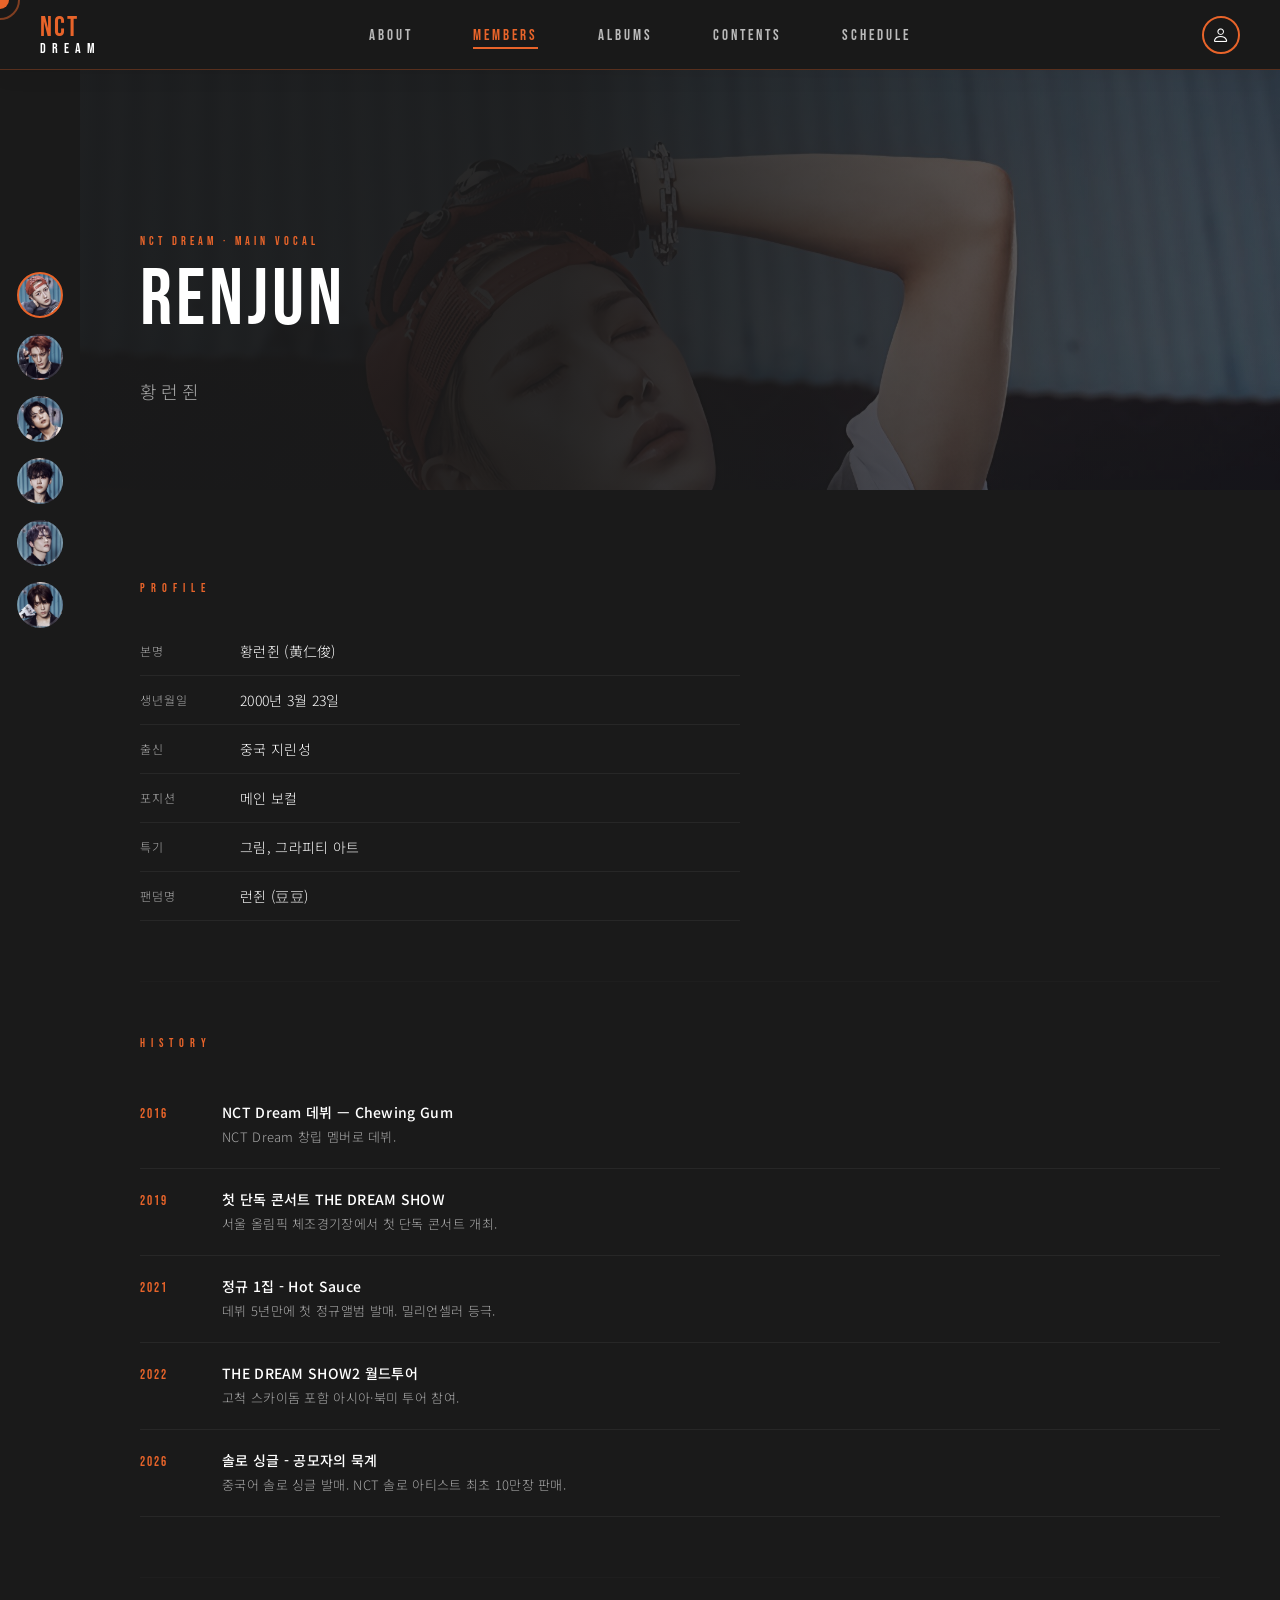
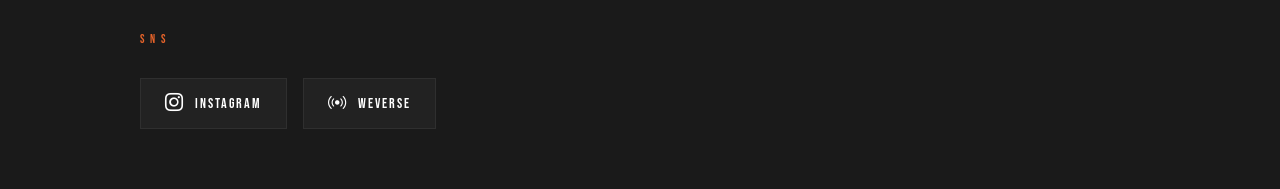
==== commit bda62554: "Update members.html" ====
--- a/members.html
+++ b/members.html
@@ -585,7 +585,7 @@
         <div class="member-hero-bg"></div>
         
         <div class="member-hero-info">
-          <p class="member-tag">NCT DREAM · VOCAL</p>
+          <p class="member-tag">NCT DREAM · MAIN VOCAL</p>
           <h1 class="member-name-big">RENJUN</h1>
           <p class="member-name-kr">황런쥔</p>
         </div>
@@ -604,7 +604,7 @@
               <tr><td>출신</td><td>중국 지린성</td></tr>
               <tr><td>포지션</td><td>메인 보컬</td></tr>
               <tr><td>특기</td><td>그림, 그라피티 아트</td></tr>
-              <tr><td>팬덤명</td><td>뚜뚜 (豆豆)</td></tr>
+              <tr><td>팬덤명</td><td>런쥔 (豆豆)</td></tr>
             </table>
           </div>
         </div>
@@ -630,14 +630,14 @@
               </div>
             </div>
             <div class="history-item">
-              <span class="history-year">2022</span>
+              <span class="history-year">2021</span>
               <div class="history-content">
-                <div class="history-title">솔로 디지털 싱글 — 愿 (WISH)</div>
-                <div class="history-desc">중국어 솔로 싱글 발매. 작사·작곡에 직접 참여.</div>
+                <div class="history-title">정규 1집 - Hot Sauce</div>
+                <div class="history-desc">데뷔 5년만에 첫 정규앨범 발매. 밀리언셀러 등극.</div>
               </div>
             </div>
             <div class="history-item">
-              <span class="history-year">2023</span>
+              <span class="history-year">2022</span>
               <div class="history-content">
                 <div class="history-title">THE DREAM SHOW2 월드투어</div>
                 <div class="history-desc">고척 스카이돔 포함 아시아·북미 투어 참여.</div>
@@ -646,8 +646,8 @@
             <div class="history-item">
               <span class="history-year">2026</span>
               <div class="history-content">
-                <div class="history-title">RENJUN&CHENLE 팬미팅 ROOMMATE</div>
-                <div class="history-desc">천러와 함께하는 유닛 팬미팅 개최.</div>
+                <div class="history-title">솔로 싱글 - 공모자의 묵계</div>
+                <div class="history-desc">중국어 솔로 싱글 발매. NCT 솔로 아티스트 최초 10만장 판매.</div>
               </div>
             </div>
           </div>
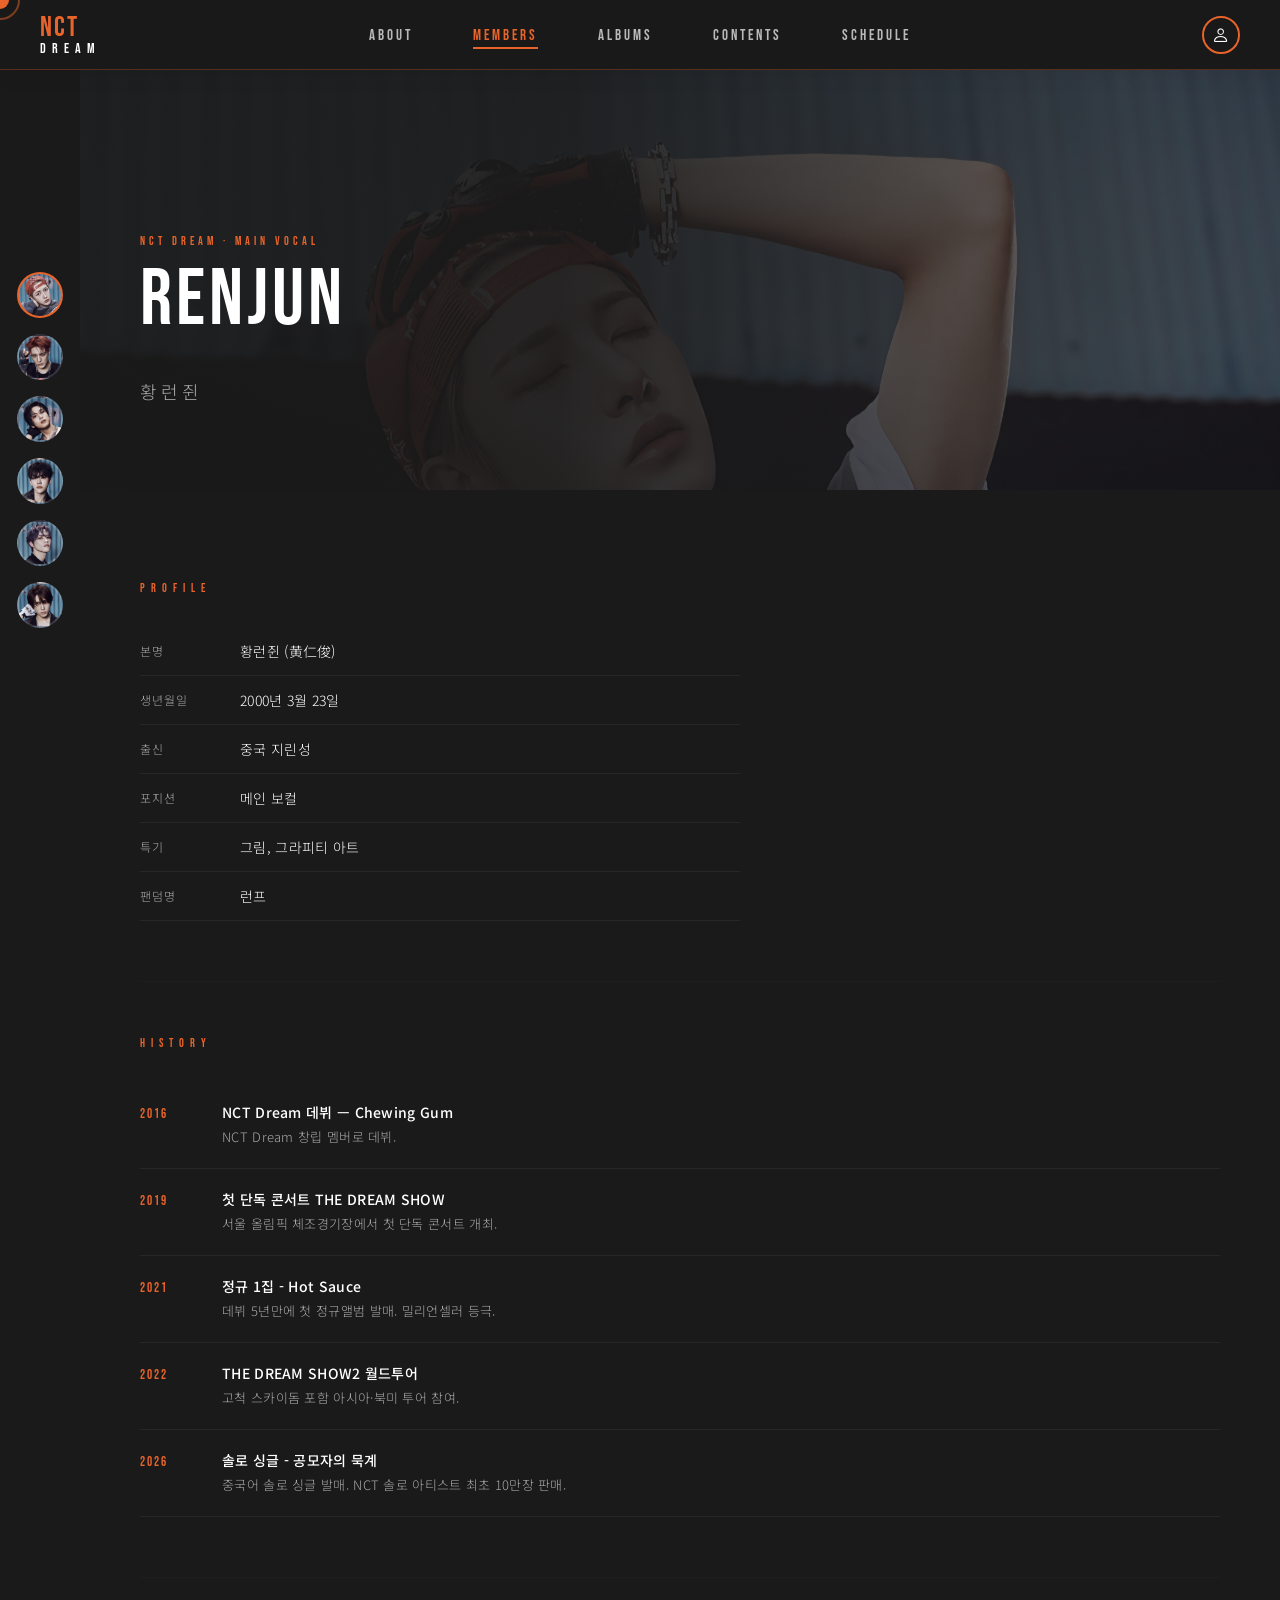
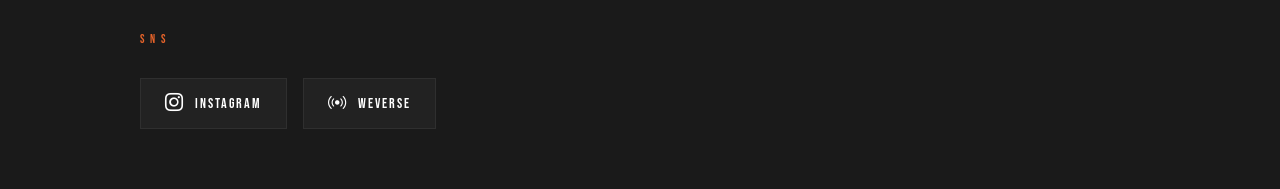
==== commit 5680f469: "Update members.html" ====
--- a/members.html
+++ b/members.html
@@ -599,12 +599,30 @@
           <div>
             <p class="section-label">PROFILE</p>
             <table class="profile-table">
-              <tr><td>본명</td><td>황런쥔 (黄仁俊)</td></tr>
-              <tr><td>생년월일</td><td>2000년 3월 23일</td></tr>
-              <tr><td>출신</td><td>중국 지린성</td></tr>
-              <tr><td>포지션</td><td>메인 보컬</td></tr>
-              <tr><td>특기</td><td>그림, 그라피티 아트</td></tr>
-              <tr><td>팬덤명</td><td>런쥔 (豆豆)</td></tr>
+              <tr>
+                <td>본명</td>
+                <td>황런쥔 (黄仁俊)</td>
+              </tr>
+              <tr>
+                <td>생년월일</td>
+                <td>2000년 3월 23일</td>
+              </tr>
+              <tr>
+                <td>출신</td>
+                <td>중국 지린성</td>
+              </tr>
+              <tr>
+                <td>포지션</td>
+                <td>메인 보컬</td>
+              </tr>
+              <tr>
+                <td>특기</td>
+                <td>그림, 그라피티 아트</td>
+              </tr>
+              <tr>
+                <td>팬덤명</td>
+                <td>런프</td>
+              </tr>
             </table>
           </div>
         </div>
